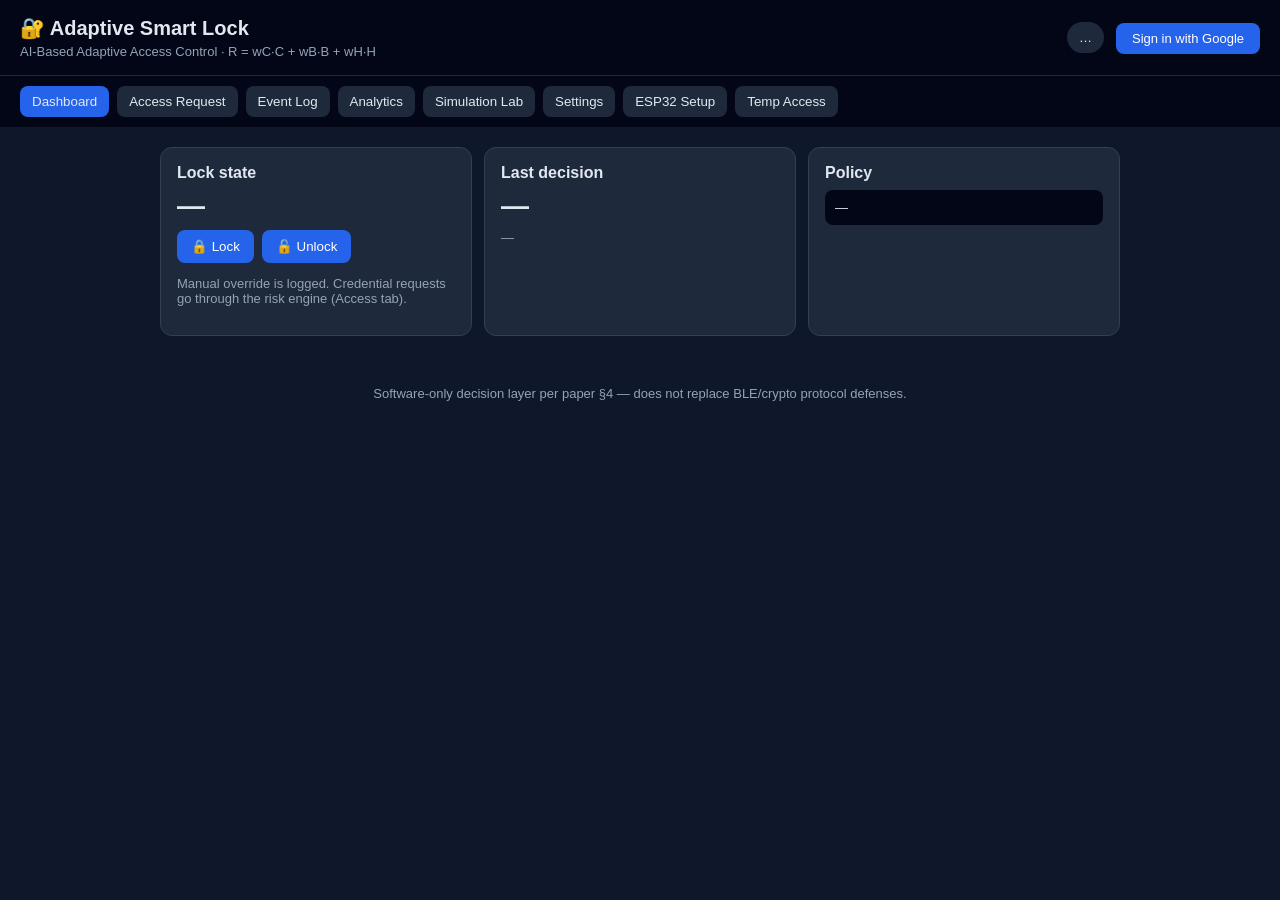
==== public/index.html @ fb41d884 "Add temp PIN access: admin registers users, one-time PIN via OTP, single-use lock/unlock" ====
<!doctype html>
<html lang="en">
<head>
<meta charset="utf-8"/>
<meta name="viewport" content="width=device-width,initial-scale=1"/>
<title>Adaptive Smart Lock — Dashboard</title>
<link rel="stylesheet" href="style.css"/>
<link rel="stylesheet" href="https://unpkg.com/leaflet@1.9.4/dist/leaflet.css"/>
<script src="https://cdn.jsdelivr.net/npm/chart.js@4.4.1/dist/chart.umd.min.js"></script>
<script src="https://unpkg.com/leaflet@1.9.4/dist/leaflet.js"></script>
</head>
<body>
<header>
  <div><h1>🔐 Adaptive Smart Lock</h1><p class="sub">AI-Based Adaptive Access Control · R = wC·C + wB·B + wH·H</p></div>
  <div class="header-right">
    <div id="health" class="pill">…</div>
    <div id="authBox">
      <div id="loggedOut"><a href="/api/auth/google/login" class="login-btn">Sign in with Google</a></div>
      <div id="loggedIn" style="display:none">
        <img id="userPic" src="" alt="" class="avatar"/>
        <span id="userName"></span>
        <span id="userRole" class="pill role-pill"></span>
        <a href="/api/auth/logout" class="logout-btn">Logout</a>
      </div>
    </div>
  </div>
</header>
<div id="loginWall" style="display:none">
  <div class="card" style="text-align:center;max-width:400px;margin:60px auto">
    <h2>Sign in required</h2>
    <p>This dashboard requires Google authentication to protect your smart lock controls.</p>
    <a href="/api/auth/google/login" class="login-btn" style="display:inline-block;margin-top:16px">Sign in with Google</a>
    <p class="muted" style="margin-top:12px">If this is your first time, you'll be prompted to register your smart lock.</p>
  </div>
</div>
<div id="mainApp">
<nav>
  <button data-tab="dash" class="active">Dashboard</button>
  <button data-tab="access">Access Request</button>
  <button data-tab="events">Event Log</button>
  <button data-tab="analytics">Analytics</button>
  <button data-tab="sim">Simulation Lab</button>
  <button data-tab="settings">Settings</button>
  <button data-tab="esp32">ESP32 Setup</button>
  <button data-tab="users" id="navUsers" style="display:none">Users & PINs</button>
  <button data-tab="temppin">Temp Access</button>
  <button data-tab="owner" id="navOwner" style="display:none">Owner Dashboard</button>
</nav>
<main>
<section id="tab-dash" class="tab active">
  <div class="cards">
    <div class="card"><h3>Lock state</h3><div id="lockState" class="big">—</div>
      <div class="row"><button id="btnLock">🔒 Lock</button><button id="btnUnlock">🔓 Unlock</button></div>
      <p class="muted">Manual override is logged. Credential requests go through the risk engine (Access tab).</p></div>
    <div class="card"><h3>Last decision</h3><div id="lastDecision" class="big">—</div><div id="lastRisk" class="muted">—</div></div>
    <div class="card"><h3>Policy</h3><div id="policyBox" class="mono">—</div></div>
    <div class="card admin-only"><h3>Last access location</h3>
      <div id="lastLocation" class="muted">—</div>
      <div id="map" style="height:200px;border-radius:8px;margin-top:8px;display:none"></div>
      <p class="muted" id="mapNote" style="display:none">Admin-only: shows coordinates from the last access event.</p>
    </div>
  </div>
</section>
<section id="tab-access" class="tab">
  <div class="card"><h3>Try an access (goes through Fig.2 flow)</h3>
    <label>User <select id="userSel"></select></label>
    <label>PIN / credential <input id="cred" placeholder="e.g. 1000"/></label>
    <label>Hour (0–23, blank = now) <input id="hour" type="number" min="0" max="23" step="0.5"/></label>
    <label>Inter-arrival min (blank = auto) <input id="iv" type="number" min="0" step="1"/></label>
    <label><input id="sn" type="checkbox"/> Unseen session / new device</label>
    <div class="row"><button id="btnAccess">Request access</button></div>
    <pre id="accessOut" class="mono">—</pre>
    <div id="stepupBox" style="display:none" class="row">
      <input id="otp" placeholder="Enter OTP"/><button id="btnStepup">Verify step-up</button>
    </div>
  </div>
</section>
<section id="tab-events" class="tab">
  <div class="card"><h3>Access-event database</h3>
    <div class="row"><button id="btnRefresh">Refresh</button></div>
    <table id="evTable"><thead><tr><th>ID</th><th>Time</th><th>User</th><th>Cred</th><th>Hour</th><th>C</th><th>B</th><th>H</th><th>R</th><th>Decision</th><th class="admin-only">Location</th></tr></thead><tbody></tbody></table>
  </div>
</section>
<section id="tab-analytics" class="tab">
  <div class="card"><h3>Decision distribution (run Simulation Lab first)</h3><canvas id="ch" height="120"></canvas>
    <pre id="anaOut" class="mono">No simulation run yet. Paper reports: precision 0.736, recall 0.965, F1 0.835, FPR 0.173.</pre></div>
</section>
<section id="tab-sim" class="tab">
  <div class="card"><h3>Reproduce paper Table 1 / Fig 3</h3>
    <p class="muted">20 users · 6000 normal train · 4500 test (3000 normal + 1500 anomalous).</p>
    <button id="btnSim">Run synthetic evaluation</button>
    <pre id="simOut" class="mono">—</pre></div>
</section>
<section id="tab-settings" class="tab">
  <div class="card"><h3>Risk weights & thresholds (operating parameters, §2.3)</h3>
    <label>wC <input id="wC" type="number" step="0.05" min="0" max="1"/></label>
    <label>wB <input id="wB" type="number" step="0.05" min="0" max="1"/></label>
    <label>wH <input id="wH" type="number" step="0.05" min="0" max="1"/></label>
    <label>τ1 (grant→step-up) <input id="t1" type="number" step="0.05" min="0" max="1"/></label>
    <label>τ2 (step-up→deny) <input id="t2" type="number" step="0.05" min="0" max="1"/></label>
    <button id="btnSave">Save</button><span id="saveMsg" class="muted"></span>
    <p class="muted">Paper defaults: wC=0.35 wB=0.40 wH=0.25 τ1=0.50 τ2=0.65. Recalibrate on real data before deployment.</p></div>
  <div class="card admin-only"><h3>Register your smart lock</h3>
    <p class="muted">First login = admin for this lock. One lock per admin.</p>
    <label>Lock Device ID <input id="regDeviceId" placeholder="e.g. door01"/></label>
    <label>Lock Name <input id="regLockName" placeholder="e.g. Front Door"/></label>
    <button id="btnRegister">Register Lock</button><span id="regMsg" class="muted"></span>
  </div>
</section>
<section id="tab-esp32" class="tab">
  <div class="card"><h3>Connect your ESP32 later (no rewrite needed)</h3>
  <ol>
    <li>Keep using Blynk now. When ready flash <code>esp32/ESP32_LOCK_FIRMWARE.ino</code>.</li>
    <li>Set <code>API_BASE</code> to this server (or MQTT broker) in the .ino file.</li>
    <li>Topics: <code class="mono">smartlock/door01/command</code> → lock, <code class="mono">smartlock/door01/status</code> ← ESP32.</li>
    <li>Website keeps working in <b>simulation</b> mode until hardware publishes status.</li>
  </ol>
  <p class="muted">API contract: POST /api/access/request, POST /api/access/stepup, POST /api/lock/command, GET /api/lock/status. Same for future Node port.</p></div>
</section>
<section id="tab-users" class="tab">
  <div class="card"><h3>Register User (admin only)</h3>
    <label>User ID <input id="regUserId" placeholder="e.g. plumber_joe"/></label>
    <label>Full Name <input id="regUserName" placeholder="e.g. Joe Smith"/></label>
    <label>Phone Number <input id="regUserPhone" placeholder="e.g. +919876543210"/></label>
    <label><input id="regUserTemp" type="checkbox"/> Temporary access user (serviceman, guest)</label>
    <div class="row"><button id="btnRegisterUser">Register User</button></div>
    <span id="regUserMsg" class="muted"></span>
  </div>
  <div class="card"><h3>Registered Users</h3>
    <div class="row"><button id="btnRefreshUsers">Refresh</button></div>
    <table id="userTable"><thead><tr><th>User ID</th><th>Name</th><th>Phone</th><th>Type</th><th>Action</th></tr></thead><tbody></tbody></table>
  </div>
  <div class="card"><h3>Active One-Time PINs</h3>
    <div class="row"><button id="btnRefreshPins">Refresh</button></div>
    <table id="pinTable"><thead><tr><th>ID</th><th>User</th><th>Phone</th><th>Created</th><th>Status</th><th>Action</th></tr></thead><tbody></tbody></table>
  </div>
</section>
<section id="tab-temppin" class="tab">
  <div class="card"><h3>Request Temporary Access PIN</h3>
    <p class="muted">Enter your registered phone number. An OTP will be sent for verification, then a one-time PIN will be generated.</p>
    <label>Your registered phone number <input id="tempPhone" placeholder="+919876543210"/></label>
    <div class="row"><button id="btnRequestOtp">Send OTP</button></div>
    <div id="otpSection" style="display:none">
      <label>Enter OTP <input id="tempOtp" placeholder="6-digit code"/></label>
      <div class="row"><button id="btnVerifyOtp">Verify OTP</button></div>
    </div>
    <div id="pinResult" style="display:none">
      <div class="card" style="background:#065f46;border-color:#10b981;margin-top:12px">
        <h3 style="color:#10b981">Your One-Time PIN</h3>
        <div id="tempPinCode" style="font-size:36px;font-weight:700;letter-spacing:8px;text-align:center;padding:16px;color:#fff">—</div>
        <p class="muted" style="text-align:center">This PIN works for ONE lock/unlock cycle only. After use it becomes invalid.</p>
      </div>
    </div>
  </div>
  <div class="card"><h3>Enter Temporary PIN for Lock Access</h3>
    <p class="muted">Enter the 6-digit one-time PIN shared with you. Single use — one lock/unlock only.</p>
    <label>One-time PIN <input id="tempPinEntry" placeholder="6-digit PIN" maxlength="6"/></label>
    <div class="row"><button id="btnPinAccess">Unlock with PIN</button></div>
    <pre id="pinAccessOut" class="mono">—</pre>
    <div id="pinStepupBox" style="display:none" class="row">
      <input id="pinOtp" placeholder="Enter step-up OTP"/><button id="btnPinStepup">Verify</button>
    </div>
  </div>
</section>
<section id="tab-owner" class="tab">
  <div class="card"><h3>Owner Dashboard — All Users & Lock IDs</h3>
    <div id="ownerStats" class="cards" style="margin-bottom:12px"></div>
    <h4>Registered Lock Owners</h4>
    <table id="ownerTable"><thead><tr><th>Email</th><th>Name</th><th>Lock ID</th><th>Lock Name</th><th>Registered</th><th>Role</th></tr></thead><tbody></tbody></table>
    <h4 style="margin-top:16px">Recent Events (all tenants)</h4>
    <table id="ownerEvents"><thead><tr><th>ID</th><th>Time</th><th>User</th><th>Decision</th><th>Location</th><th>IP</th></tr></thead><tbody></tbody></table>
  </div>
</section>
</main>
</div>
<footer><span class="muted">Software-only decision layer per paper §4 — does not replace BLE/crypto protocol defenses.</span></footer>
<script src="app.js?v=2"></script>
</body>
</html>
---- public/style.css ----
*{box-sizing:border-box}body{font-family:Segoe UI,Arial,sans-serif;margin:0;background:#0f172a;color:#e2e8f0}
header{display:flex;justify-content:space-between;align-items:center;padding:16px 20px;background:#020617;border-bottom:1px solid #1e293b}
h1{margin:0;font-size:20px}.sub{margin:4px 0 0;color:#94a3b8;font-size:13px}
.header-right{display:flex;align-items:center;gap:12px}
.pill{background:#1e293b;padding:8px 12px;border-radius:20px;font-size:13px}
.role-pill{font-size:11px;text-transform:uppercase;letter-spacing:0.5px}
.role-pill.super_admin{background:#7c3aed;color:#fff}
.role-pill.admin{background:#2563eb;color:#fff}
.role-pill.user{background:#475569;color:#e2e8f0}
.avatar{width:28px;height:28px;border-radius:50%;vertical-align:middle}
.login-btn{background:#2563eb;color:#fff;text-decoration:none;padding:8px 16px;border-radius:8px;font-size:13px}
.login-btn:hover{background:#1d4ed8}
.logout-btn{color:#94a3b8;text-decoration:none;font-size:13px;margin-left:8px}
.logout-btn:hover{color:#ef4444}
#loginWall{padding:40px;text-align:center}
nav{display:flex;gap:8px;padding:10px 20px;background:#020617;flex-wrap:wrap}
nav button{background:#1e293b;color:#e2e8f0;border:0;padding:8px 12px;border-radius:8px;cursor:pointer}
nav button.active{background:#2563eb}
main{padding:20px;max-width:1000px;margin:auto}
.tab{display:none}.tab.active{display:block}
.cards{display:grid;grid-template-columns:repeat(auto-fit,minmax(260px,1fr));gap:12px}
.card{background:#1e293b;border:1px solid #334155;border-radius:12px;padding:16px;margin-bottom:12px}
.big{font-size:28px;font-weight:700;margin:8px 0}
.mono{background:#020617;padding:10px;border-radius:8px;white-space:pre-wrap;font-size:13px}
.muted{color:#94a3b8;font-size:13px}
.row{display:flex;gap:8px;margin:8px 0;flex-wrap:wrap}
button{background:#2563eb;color:#fff;border:0;padding:9px 14px;border-radius:8px;cursor:pointer}
button:hover{background:#1d4ed8}
input,select{background:#020617;color:#e2e8f0;border:1px solid #334155;border-radius:8px;padding:8px;margin:4px 0;min-width:220px}
label{display:block;margin:6px 0}
table{width:100%;border-collapse:collapse;font-size:13px}
th,td{border-bottom:1px solid #334155;padding:6px;text-align:left}
code{background:#020617;padding:2px 6px;border-radius:6px}
footer{padding:16px;text-align:center}
.GRANT{color:#22c55e}.STEP_UP{color:#f59e0b}.DENY_ALERT{color:#ef4444}
.admin-only{display:none}
body.role-admin .admin-only,body.role-super_admin .admin-only{display:block}
#map{background:#020617}
.btn-sm{padding:4px 10px;font-size:12px;border-radius:6px}
.btn-danger{background:#ef4444;color:#fff;border:0;cursor:pointer}
.btn-danger:hover{background:#dc2626}
h3{margin:0 0 8px;font-size:16px}
h4{margin:12px 0 8px;font-size:14px;color:#94a3b8}
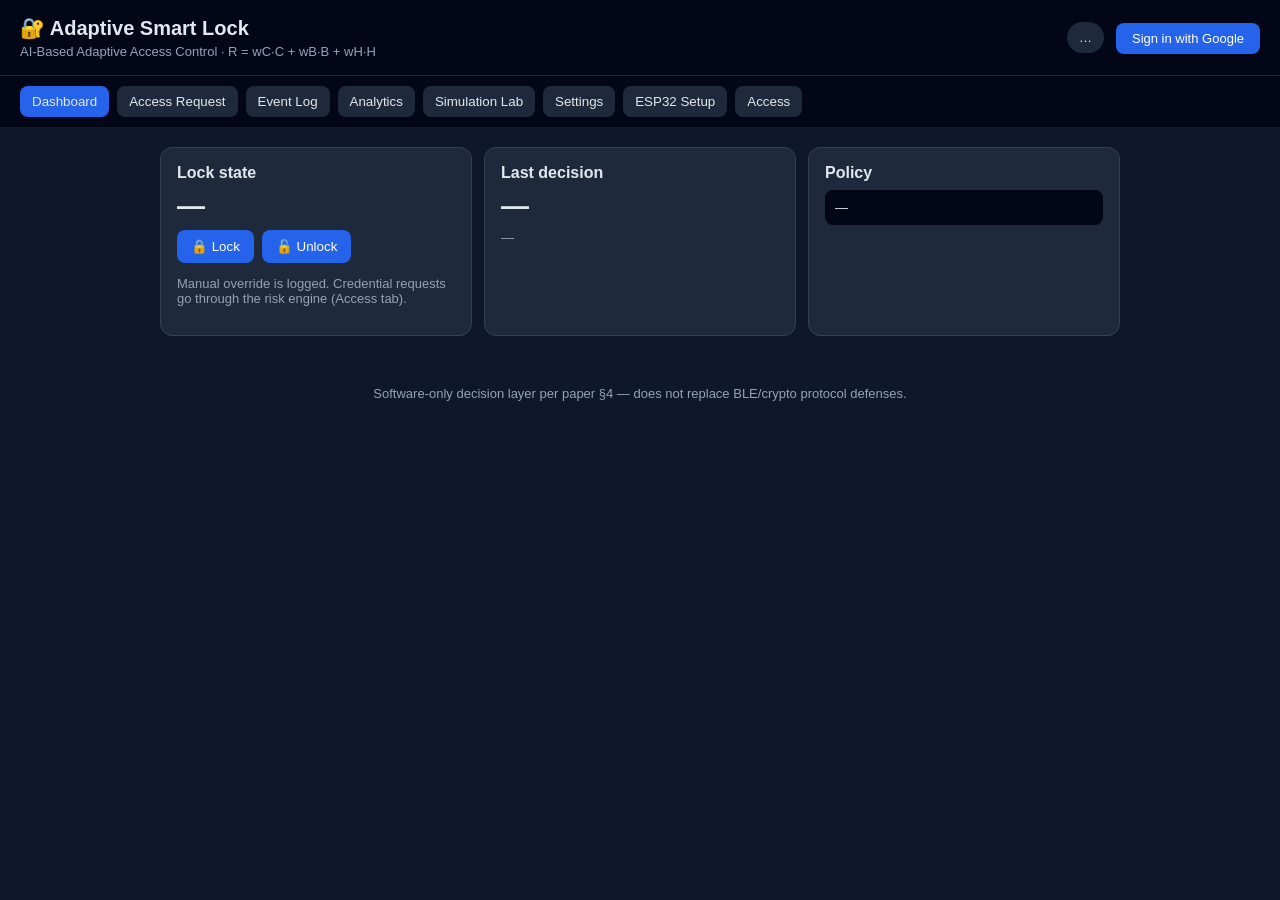
==== commit 8a147a29: "feat: tier-adaptive Access tab - users never see tier labels; interface adapts based on their tier" ====
--- a/public/index.html
+++ b/public/index.html
@@ -43,7 +43,7 @@
   <button data-tab="settings">Settings</button>
   <button data-tab="esp32">ESP32 Setup</button>
   <button data-tab="users" id="navUsers" style="display:none">Users & PINs</button>
-  <button data-tab="temppin">Temp Access</button>
+  <button data-tab="temppin" id="navAccess">Access</button>
   <button data-tab="owner" id="navOwner" style="display:none">Owner Dashboard</button>
 </nav>
 <main>
@@ -122,43 +122,53 @@
     <label>User ID <input id="regUserId" placeholder="e.g. plumber_joe"/></label>
     <label>Full Name <input id="regUserName" placeholder="e.g. Joe Smith"/></label>
     <label>Phone Number <input id="regUserPhone" placeholder="e.g. +919876543210"/></label>
-    <label><input id="regUserTemp" type="checkbox"/> Temporary access user (serviceman, guest)</label>
+    <label>Access Type <select id="regUserTier"><option value="1">Permanent — trusted user with own PIN</option><option value="2" selected>Guest — receives temporary PIN via WhatsApp</option></select></label>
+    <div id="regPinField" style="display:none">
+      <label>Permanent PIN (6-digit) <input id="regUserPin" maxlength="6" placeholder="e.g. 123456"/></label>
+      <p class="muted">PIN will be sent to user via WhatsApp. Admin is notified on every entry.</p>
+    </div>
     <div class="row"><button id="btnRegisterUser">Register User</button></div>
     <span id="regUserMsg" class="muted"></span>
   </div>
+  <div class="card admin-only"><h3>Send Temporary PIN to Guest</h3>
+    <label>User <select id="grantPinUser"></select></label>
+    <label>Duration (minutes) <input id="grantPinDuration" type="number" value="120" min="1"/></label>
+    <p class="muted">2 min = quick entry, 1440 = 1 day, 10080 = 7 days, etc.</p>
+    <div class="row"><button id="btnGrantPin">Generate & Send PIN</button></div>
+    <span id="grantPinMsg" class="muted"></span>
+  </div>
   <div class="card"><h3>Registered Users</h3>
     <div class="row"><button id="btnRefreshUsers">Refresh</button></div>
-    <table id="userTable"><thead><tr><th>User ID</th><th>Name</th><th>Phone</th><th>Type</th><th>Action</th></tr></thead><tbody></tbody></table>
+    <table id="userTable"><thead><tr><th>User ID</th><th>Name</th><th>Phone</th><th>Type</th><th>PIN</th><th>Action</th></tr></thead><tbody></tbody></table>
   </div>
-  <div class="card"><h3>Active One-Time PINs</h3>
+  <div class="card"><h3>Active Temporary PINs</h3>
     <div class="row"><button id="btnRefreshPins">Refresh</button></div>
-    <table id="pinTable"><thead><tr><th>ID</th><th>User</th><th>Phone</th><th>Created</th><th>Status</th><th>Action</th></tr></thead><tbody></tbody></table>
+    <table id="pinTable"><thead><tr><th>ID</th><th>User</th><th>Phone</th><th>Created</th><th>Expires</th><th>Status</th><th>Action</th></tr></thead><tbody></tbody></table>
   </div>
 </section>
 <section id="tab-temppin" class="tab">
-  <div class="card"><h3>Request Temporary Access PIN</h3>
-    <p class="muted">Enter your registered phone number. An OTP will be sent for verification, then a one-time PIN will be generated.</p>
-    <label>Your registered phone number <input id="tempPhone" placeholder="+919876543210"/></label>
-    <div class="row"><button id="btnRequestOtp">Send OTP</button></div>
-    <div id="otpSection" style="display:none">
-      <label>Enter OTP <input id="tempOtp" placeholder="6-digit code"/></label>
-      <div class="row"><button id="btnVerifyOtp">Verify OTP</button></div>
-    </div>
-    <div id="pinResult" style="display:none">
-      <div class="card" style="background:#065f46;border-color:#10b981;margin-top:12px">
-        <h3 style="color:#10b981">Your One-Time PIN</h3>
-        <div id="tempPinCode" style="font-size:36px;font-weight:700;letter-spacing:8px;text-align:center;padding:16px;color:#fff">—</div>
-        <p class="muted" style="text-align:center">This PIN works for ONE lock/unlock cycle only. After use it becomes invalid.</p>
+  <div class="card" id="accessFlow">
+    <h3>Unlock Door</h3>
+    <p class="muted" id="accessIntro"></p>
+    <div id="otpFlow" style="display:none">
+      <label>Your registered phone number <input id="tempPhone" placeholder="+919876543210"/></label>
+      <div class="row"><button id="btnRequestOtp">Send OTP</button></div>
+      <div id="otpSection" style="display:none"></div>
+      <div id="pinResult" style="display:none">
+        <div class="card" style="background:#065f46;border-color:#10b981;margin-top:12px">
+          <h3 style="color:#10b981">Your PIN</h3>
+          <div id="tempPinCode" style="font-size:36px;font-weight:700;letter-spacing:8px;text-align:center;padding:16px;color:#fff">—</div>
+          <p class="muted" style="text-align:center">This PIN is valid for a limited time. Enter it below to unlock.</p>
+        </div>
       </div>
     </div>
-  </div>
-  <div class="card"><h3>Enter Temporary PIN for Lock Access</h3>
-    <p class="muted">Enter the 6-digit one-time PIN shared with you. Single use — one lock/unlock only.</p>
-    <label>One-time PIN <input id="tempPinEntry" placeholder="6-digit PIN" maxlength="6"/></label>
-    <div class="row"><button id="btnPinAccess">Unlock with PIN</button></div>
-    <pre id="pinAccessOut" class="mono">—</pre>
-    <div id="pinStepupBox" style="display:none" class="row">
-      <input id="pinOtp" placeholder="Enter step-up OTP"/><button id="btnPinStepup">Verify</button>
+    <div id="pinFlow">
+      <label>Enter your PIN <input id="tempPinEntry" placeholder="6-digit PIN" maxlength="6"/></label>
+      <div class="row"><button id="btnPinAccess">Unlock</button></div>
+      <pre id="pinAccessOut" class="mono">—</pre>
+      <div id="pinStepupBox" style="display:none" class="row">
+        <input id="pinOtp" placeholder="Enter step-up OTP"/><button id="btnPinStepup">Verify</button>
+      </div>
     </div>
   </div>
 </section>
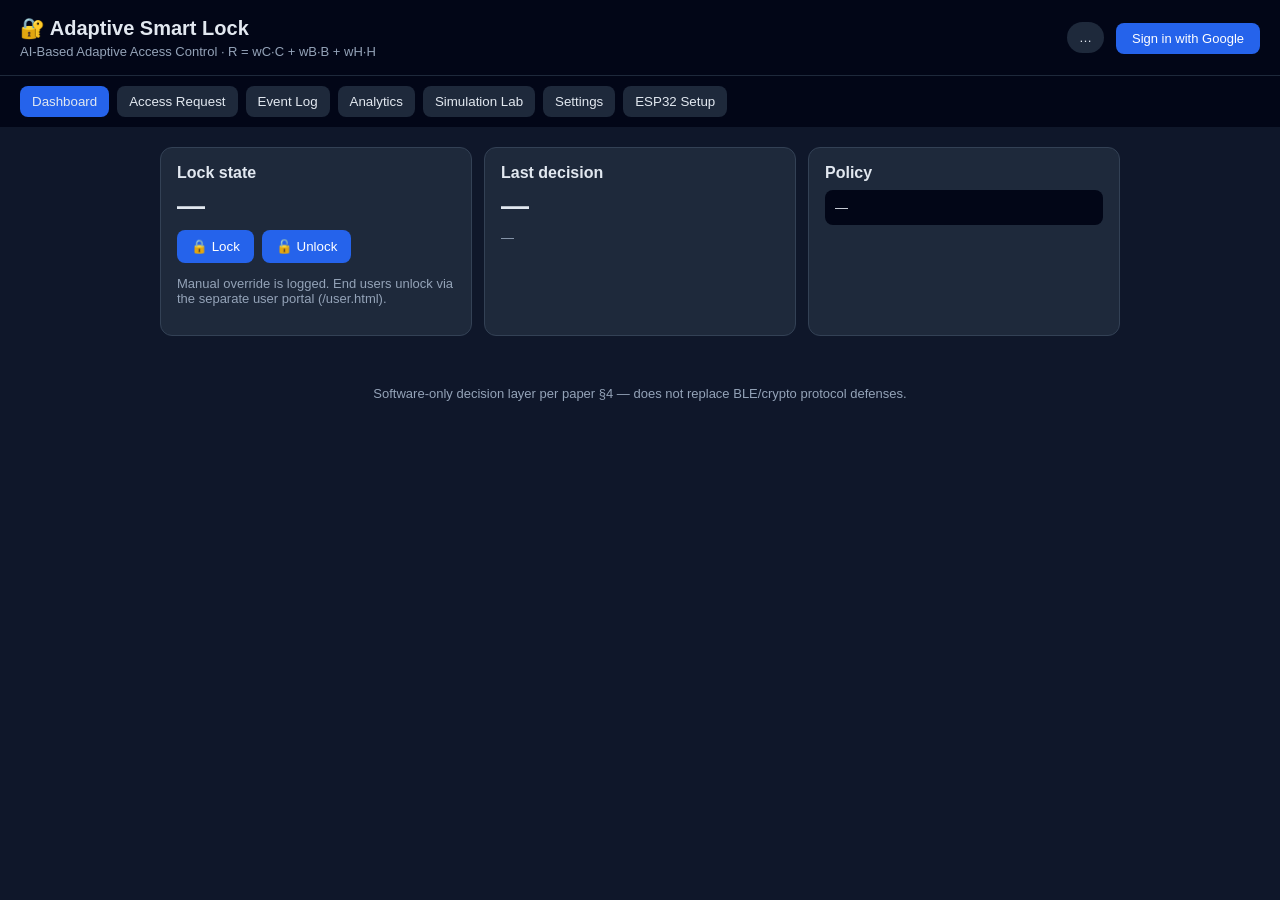
==== commit dc187653: "feat: split user portal from admin console - remove Access tab from admin, add standalone /user.html" ====
--- a/public/index.html
+++ b/public/index.html
@@ -43,7 +43,6 @@
   <button data-tab="settings">Settings</button>
   <button data-tab="esp32">ESP32 Setup</button>
   <button data-tab="users" id="navUsers" style="display:none">Users & PINs</button>
-  <button data-tab="temppin" id="navAccess">Access</button>
   <button data-tab="owner" id="navOwner" style="display:none">Owner Dashboard</button>
 </nav>
 <main>
@@ -51,7 +50,7 @@
   <div class="cards">
     <div class="card"><h3>Lock state</h3><div id="lockState" class="big">—</div>
       <div class="row"><button id="btnLock">🔒 Lock</button><button id="btnUnlock">🔓 Unlock</button></div>
-      <p class="muted">Manual override is logged. Credential requests go through the risk engine (Access tab).</p></div>
+      <p class="muted">Manual override is logged. End users unlock via the separate user portal (/user.html).</p></div>
     <div class="card"><h3>Last decision</h3><div id="lastDecision" class="big">—</div><div id="lastRisk" class="muted">—</div></div>
     <div class="card"><h3>Policy</h3><div id="policyBox" class="mono">—</div></div>
     <div class="card admin-only"><h3>Last access location</h3>
@@ -119,7 +118,7 @@
 </section>
 <section id="tab-users" class="tab">
   <div class="card"><h3>Register User (admin only)</h3>
-    <label>User ID <input id="regUserId" placeholder="e.g. plumber_joe"/></label>
+    <label>User ID — must match the user's Google email <input id="regUserId" placeholder="e.g. user@gmail.com"/></label>
     <label>Full Name <input id="regUserName" placeholder="e.g. Joe Smith"/></label>
     <label>Phone Number <input id="regUserPhone" placeholder="e.g. +919876543210"/></label>
     <label>Access Type <select id="regUserTier"><option value="1">Permanent — trusted user with own PIN</option><option value="2" selected>Guest — receives temporary PIN via WhatsApp</option></select></label>
@@ -146,32 +145,6 @@
     <table id="pinTable"><thead><tr><th>ID</th><th>User</th><th>Phone</th><th>Created</th><th>Expires</th><th>Status</th><th>Action</th></tr></thead><tbody></tbody></table>
   </div>
 </section>
-<section id="tab-temppin" class="tab">
-  <div class="card" id="accessFlow">
-    <h3>Unlock Door</h3>
-    <p class="muted" id="accessIntro"></p>
-    <div id="otpFlow" style="display:none">
-      <label>Your registered phone number <input id="tempPhone" placeholder="+919876543210"/></label>
-      <div class="row"><button id="btnRequestOtp">Send OTP</button></div>
-      <div id="otpSection" style="display:none"></div>
-      <div id="pinResult" style="display:none">
-        <div class="card" style="background:#065f46;border-color:#10b981;margin-top:12px">
-          <h3 style="color:#10b981">Your PIN</h3>
-          <div id="tempPinCode" style="font-size:36px;font-weight:700;letter-spacing:8px;text-align:center;padding:16px;color:#fff">—</div>
-          <p class="muted" style="text-align:center">This PIN is valid for a limited time. Enter it below to unlock.</p>
-        </div>
-      </div>
-    </div>
-    <div id="pinFlow">
-      <label>Enter your PIN <input id="tempPinEntry" placeholder="6-digit PIN" maxlength="6"/></label>
-      <div class="row"><button id="btnPinAccess">Unlock</button></div>
-      <pre id="pinAccessOut" class="mono">—</pre>
-      <div id="pinStepupBox" style="display:none" class="row">
-        <input id="pinOtp" placeholder="Enter step-up OTP"/><button id="btnPinStepup">Verify</button>
-      </div>
-    </div>
-  </div>
-</section>
 <section id="tab-owner" class="tab">
   <div class="card"><h3>Owner Dashboard — All Users & Lock IDs</h3>
     <div id="ownerStats" class="cards" style="margin-bottom:12px"></div>
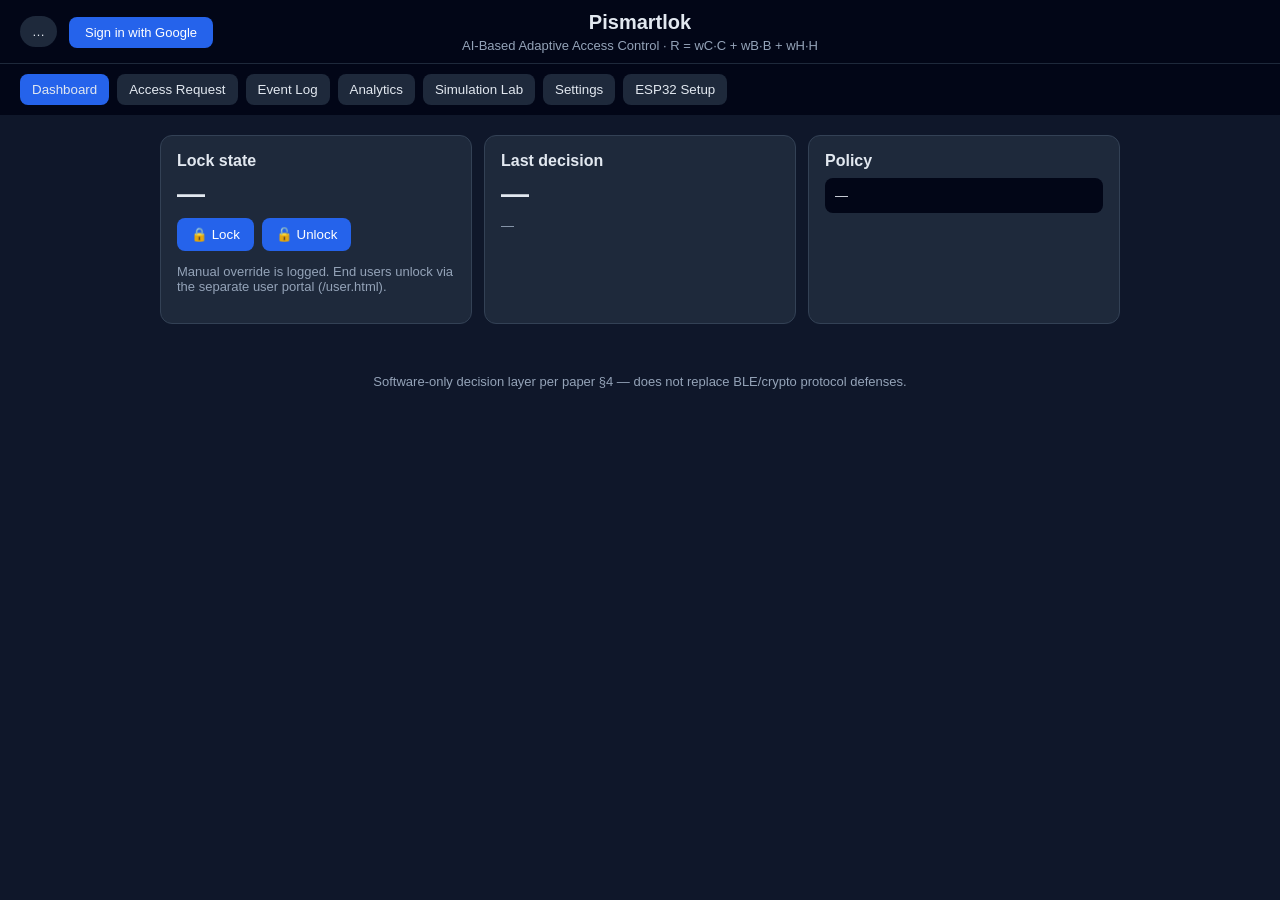
==== commit 12640994: "style: center Pismartlok branding in dashboard headers" ====
--- a/public/index.html
+++ b/public/index.html
@@ -3,7 +3,7 @@
 <head>
 <meta charset="utf-8"/>
 <meta name="viewport" content="width=device-width,initial-scale=1"/>
-<title>Adaptive Smart Lock — Dashboard</title>
+<title>Pismartlok — Dashboard</title>
 <link rel="stylesheet" href="style.css"/>
 <link rel="stylesheet" href="https://unpkg.com/leaflet@1.9.4/dist/leaflet.css"/>
 <script src="https://cdn.jsdelivr.net/npm/chart.js@4.4.1/dist/chart.umd.min.js"></script>
@@ -11,7 +11,7 @@
 </head>
 <body>
 <header>
-  <div><h1>🔐 Adaptive Smart Lock</h1><p class="sub">AI-Based Adaptive Access Control · R = wC·C + wB·B + wH·H</p></div>
+  <div class="brand"><h1>Pismartlok</h1><p class="sub">AI-Based Adaptive Access Control · R = wC·C + wB·B + wH·H</p></div>
   <div class="header-right">
     <div id="health" class="pill">…</div>
     <div id="authBox">
--- a/public/style.css
+++ b/public/style.css
@@ -1,5 +1,6 @@
 *{box-sizing:border-box}body{font-family:Segoe UI,Arial,sans-serif;margin:0;background:#0f172a;color:#e2e8f0}
-header{display:flex;justify-content:space-between;align-items:center;padding:16px 20px;background:#020617;border-bottom:1px solid #1e293b}
+header{display:flex;justify-content:space-between;align-items:center;padding:16px 20px;background:#020617;border-bottom:1px solid #1e293b;position:relative}
+.brand{position:absolute;left:50%;transform:translateX(-50%);text-align:center}
 h1{margin:0;font-size:20px}.sub{margin:4px 0 0;color:#94a3b8;font-size:13px}
 .header-right{display:flex;align-items:center;gap:12px}
 .pill{background:#1e293b;padding:8px 12px;border-radius:20px;font-size:13px}
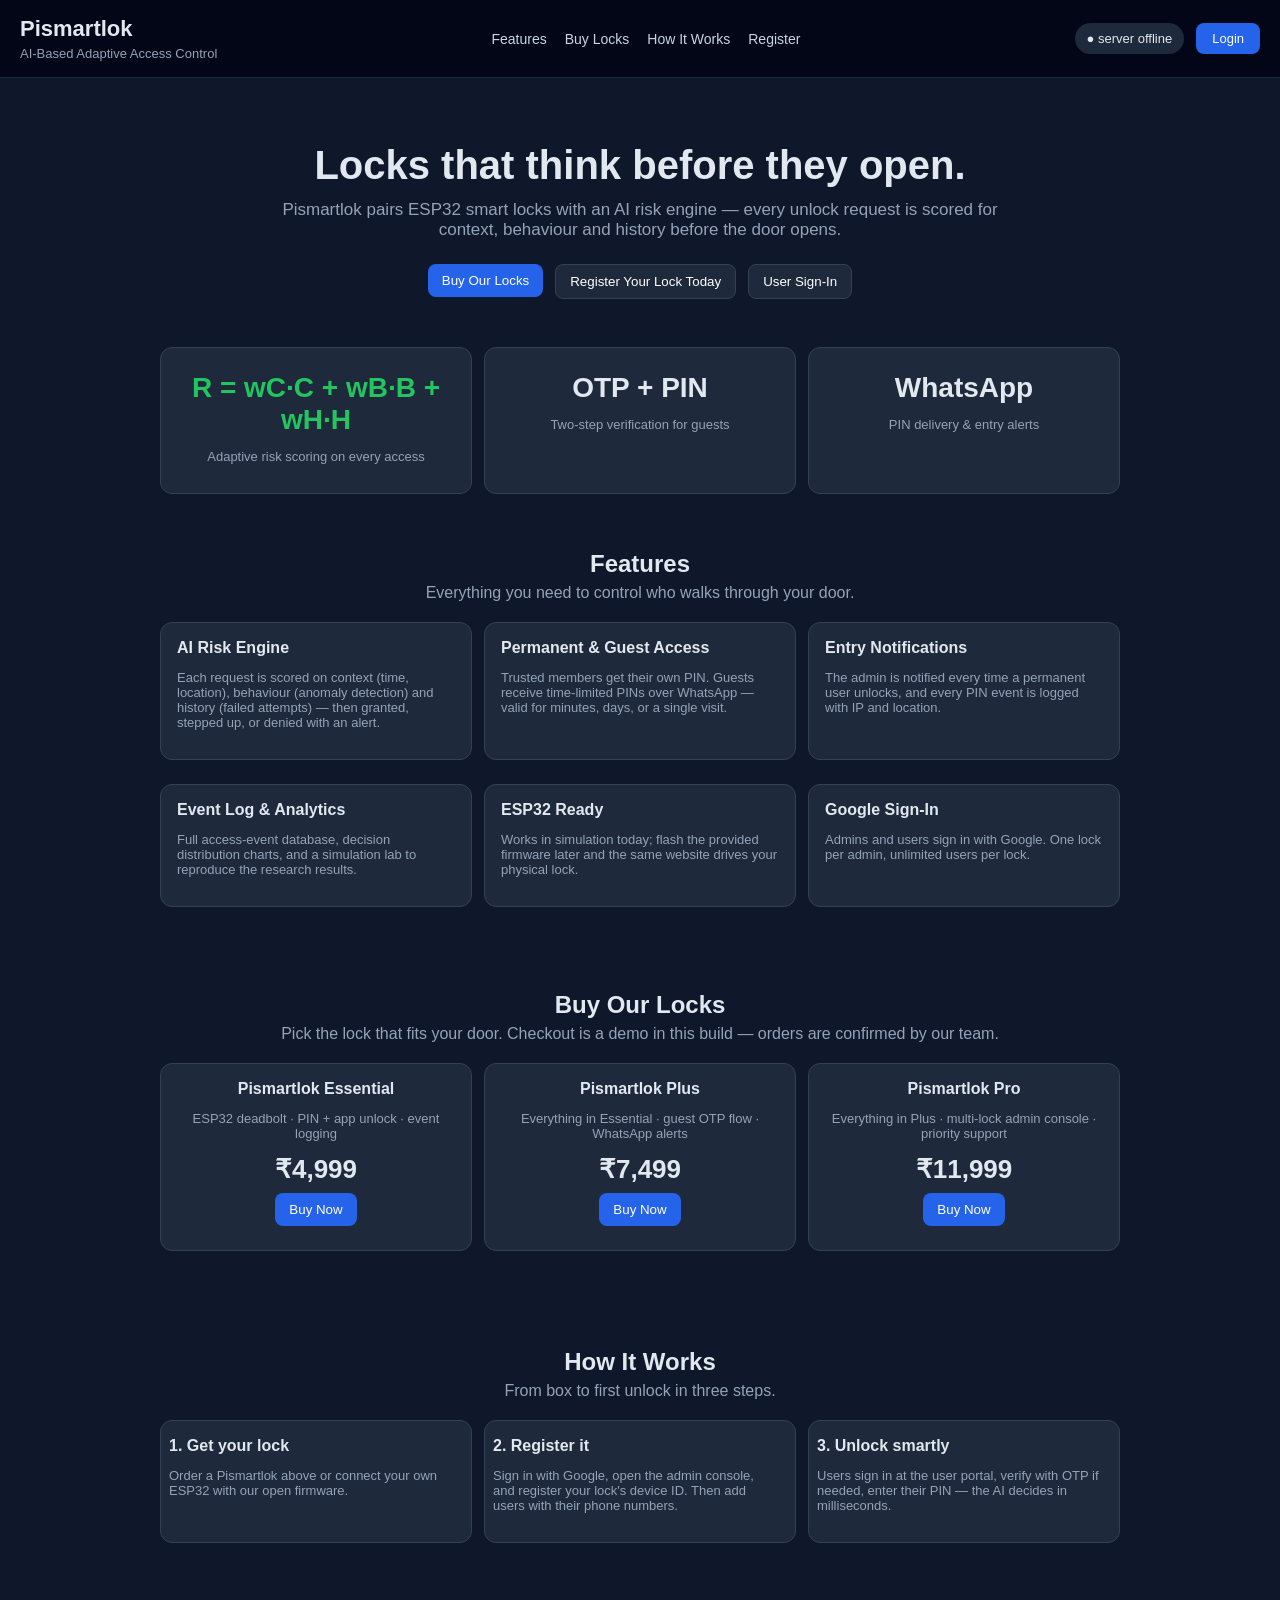
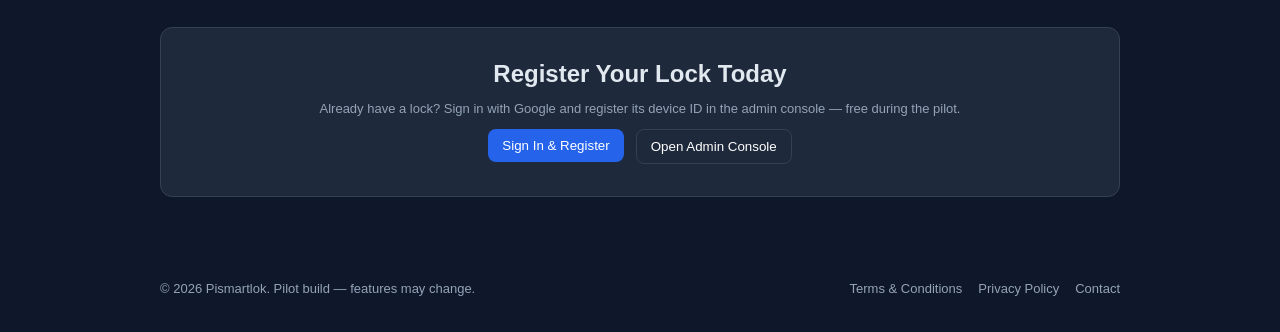
==== commit 7b1fc69e: "feat: public landing homepage with Buy/Register CTAs, Terms & Privacy; admin console moved to /admin" ====
--- a/public/index.html
+++ b/public/index.html
@@ -3,160 +3,129 @@
 <head>
 <meta charset="utf-8"/>
 <meta name="viewport" content="width=device-width,initial-scale=1"/>
-<title>Pismartlok — Dashboard</title>
+<title>Pismartlok — AI-Based Smart Door Locks</title>
 <link rel="stylesheet" href="style.css"/>
-<link rel="stylesheet" href="https://unpkg.com/leaflet@1.9.4/dist/leaflet.css"/>
-<script src="https://cdn.jsdelivr.net/npm/chart.js@4.4.1/dist/chart.umd.min.js"></script>
-<script src="https://unpkg.com/leaflet@1.9.4/dist/leaflet.js"></script>
+<style>
+.landing-header{position:static}
+.landing-header .lbrand{text-align:left}
+.landing-header .lbrand h1{margin:0;font-size:22px}
+.landing-nav{display:flex;gap:18px;align-items:center}
+.landing-nav a{color:#cbd5e1;text-decoration:none;font-size:14px}
+.landing-nav a:hover{color:#fff}
+.hero{text-align:center;padding:64px 20px 48px;max-width:800px;margin:auto}
+.hero h2{font-size:40px;margin:0 0 12px;line-height:1.15}
+.hero p{color:#94a3b8;font-size:17px;margin:0 0 24px}
+.hero .cta-row{display:flex;gap:12px;justify-content:center;flex-wrap:wrap}
+.btn-secondary{background:#1e293b;border:1px solid #334155}
+.btn-secondary:hover{background:#334155}
+.strip{display:flex;gap:12px;justify-content:center;flex-wrap:wrap;padding:0 20px 8px;max-width:1000px;margin:auto}
+.strip .card{flex:1 1 200px;text-align:center}
+.section{padding:36px 20px;max-width:1000px;margin:auto}
+.section h2{text-align:center;margin:0 0 6px}
+.section .lede{text-align:center;color:#94a3b8;margin:0 0 20px}
+.price{font-size:26px;font-weight:700;margin:8px 0}
+.lfooter{display:flex;justify-content:space-between;align-items:center;gap:12px;flex-wrap:wrap;padding:20px;max-width:1000px;margin:auto}
+.lfooter .links{display:flex;gap:16px}
+.lfooter a{color:#94a3b8;font-size:13px;text-decoration:none}
+.lfooter a:hover{color:#fff}
+.steps{counter-reset:step}
+.step-card{position:relative;padding-left:8px}
+</style>
 </head>
 <body>
-<header>
-  <div class="brand"><h1>Pismartlok</h1><p class="sub">AI-Based Adaptive Access Control · R = wC·C + wB·B + wH·H</p></div>
+<header class="landing-header">
+  <div class="lbrand"><h1>Pismartlok</h1><p class="sub">AI-Based Adaptive Access Control</p></div>
+  <nav class="landing-nav" style="background:none;padding:0">
+    <a href="#features">Features</a>
+    <a href="#buy">Buy Locks</a>
+    <a href="#how">How It Works</a>
+    <a href="#register">Register</a>
+  </nav>
   <div class="header-right">
-    <div id="health" class="pill">…</div>
-    <div id="authBox">
-      <div id="loggedOut"><a href="/api/auth/google/login" class="login-btn">Sign in with Google</a></div>
-      <div id="loggedIn" style="display:none">
-        <img id="userPic" src="" alt="" class="avatar"/>
-        <span id="userName"></span>
-        <span id="userRole" class="pill role-pill"></span>
-        <a href="/api/auth/logout" class="logout-btn">Logout</a>
-      </div>
+    <span id="health" class="pill">…</span>
+    <a href="/api/auth/google/login" class="login-btn">Login</a>
+  </div>
+</header>
+
+<div class="hero">
+  <h2>Locks that think before they open.</h2>
+  <p>Pismartlok pairs ESP32 smart locks with an AI risk engine — every unlock request is scored for context, behaviour and history before the door opens.</p>
+  <div class="cta-row">
+    <a href="#buy"><button>Buy Our Locks</button></a>
+    <a href="#register"><button class="btn-secondary">Register Your Lock Today</button></a>
+    <a href="/user.html"><button class="btn-secondary">User Sign-In</button></a>
+  </div>
+</div>
+
+<div class="strip">
+  <div class="card"><div class="big GRANT">R = wC·C + wB·B + wH·H</div><p class="muted">Adaptive risk scoring on every access</p></div>
+  <div class="card"><div class="big">OTP + PIN</div><p class="muted">Two-step verification for guests</p></div>
+  <div class="card"><div class="big">WhatsApp</div><p class="muted">PIN delivery &amp; entry alerts</p></div>
+</div>
+
+<div class="section" id="features">
+  <h2>Features</h2>
+  <p class="lede">Everything you need to control who walks through your door.</p>
+  <div class="cards">
+    <div class="card"><h3>AI Risk Engine</h3><p class="muted">Each request is scored on context (time, location), behaviour (anomaly detection) and history (failed attempts) — then granted, stepped up, or denied with an alert.</p></div>
+    <div class="card"><h3>Permanent &amp; Guest Access</h3><p class="muted">Trusted members get their own PIN. Guests receive time-limited PINs over WhatsApp — valid for minutes, days, or a single visit.</p></div>
+    <div class="card"><h3>Entry Notifications</h3><p class="muted">The admin is notified every time a permanent user unlocks, and every PIN event is logged with IP and location.</p></div>
+    <div class="card"><h3>Event Log &amp; Analytics</h3><p class="muted">Full access-event database, decision distribution charts, and a simulation lab to reproduce the research results.</p></div>
+    <div class="card"><h3>ESP32 Ready</h3><p class="muted">Works in simulation today; flash the provided firmware later and the same website drives your physical lock.</p></div>
+    <div class="card"><h3>Google Sign-In</h3><p class="muted">Admins and users sign in with Google. One lock per admin, unlimited users per lock.</p></div>
+  </div>
+</div>
+
+<div class="section" id="buy">
+  <h2>Buy Our Locks</h2>
+  <p class="lede">Pick the lock that fits your door. Checkout is a demo in this build — orders are confirmed by our team.</p>
+  <div class="cards">
+    <div class="card" style="text-align:center"><h3>Pismartlok Essential</h3><p class="muted">ESP32 deadbolt · PIN + app unlock · event logging</p><div class="price">₹4,999</div><div class="row" style="justify-content:center"><button onclick="buyLock('Essential')">Buy Now</button></div></div>
+    <div class="card" style="text-align:center"><h3>Pismartlok Plus</h3><p class="muted">Everything in Essential · guest OTP flow · WhatsApp alerts</p><div class="price">₹7,499</div><div class="row" style="justify-content:center"><button onclick="buyLock('Plus')">Buy Now</button></div></div>
+    <div class="card" style="text-align:center"><h3>Pismartlok Pro</h3><p class="muted">Everything in Plus · multi-lock admin console · priority support</p><div class="price">₹11,999</div><div class="row" style="justify-content:center"><button onclick="buyLock('Pro')">Buy Now</button></div></div>
+  </div>
+  <p class="muted" id="buyMsg" style="text-align:center"></p>
+</div>
+
+<div class="section" id="how">
+  <h2>How It Works</h2>
+  <p class="lede">From box to first unlock in three steps.</p>
+  <div class="cards">
+    <div class="card step-card"><h3>1. Get your lock</h3><p class="muted">Order a Pismartlok above or connect your own ESP32 with our open firmware.</p></div>
+    <div class="card step-card"><h3>2. Register it</h3><p class="muted">Sign in with Google, open the admin console, and register your lock's device ID. Then add users with their phone numbers.</p></div>
+    <div class="card step-card"><h3>3. Unlock smartly</h3><p class="muted">Users sign in at the user portal, verify with OTP if needed, enter their PIN — the AI decides in milliseconds.</p></div>
+  </div>
+</div>
+
+<div class="section" id="register">
+  <div class="card" style="text-align:center;padding:32px">
+    <h2>Register Your Lock Today</h2>
+    <p class="muted">Already have a lock? Sign in with Google and register its device ID in the admin console — free during the pilot.</p>
+    <div class="cta-row" style="display:flex;gap:12px;justify-content:center;flex-wrap:wrap;margin-top:12px">
+      <a href="/api/auth/google/login"><button>Sign In &amp; Register</button></a>
+      <a href="/admin.html"><button class="btn-secondary">Open Admin Console</button></a>
     </div>
   </div>
-</header>
-<div id="loginWall" style="display:none">
-  <div class="card" style="text-align:center;max-width:400px;margin:60px auto">
-    <h2>Sign in required</h2>
-    <p>This dashboard requires Google authentication to protect your smart lock controls.</p>
-    <a href="/api/auth/google/login" class="login-btn" style="display:inline-block;margin-top:16px">Sign in with Google</a>
-    <p class="muted" style="margin-top:12px">If this is your first time, you'll be prompted to register your smart lock.</p>
-  </div>
 </div>
-<div id="mainApp">
-<nav>
-  <button data-tab="dash" class="active">Dashboard</button>
-  <button data-tab="access">Access Request</button>
-  <button data-tab="events">Event Log</button>
-  <button data-tab="analytics">Analytics</button>
-  <button data-tab="sim">Simulation Lab</button>
-  <button data-tab="settings">Settings</button>
-  <button data-tab="esp32">ESP32 Setup</button>
-  <button data-tab="users" id="navUsers" style="display:none">Users & PINs</button>
-  <button data-tab="owner" id="navOwner" style="display:none">Owner Dashboard</button>
-</nav>
-<main>
-<section id="tab-dash" class="tab active">
-  <div class="cards">
-    <div class="card"><h3>Lock state</h3><div id="lockState" class="big">—</div>
-      <div class="row"><button id="btnLock">🔒 Lock</button><button id="btnUnlock">🔓 Unlock</button></div>
-      <p class="muted">Manual override is logged. End users unlock via the separate user portal (/user.html).</p></div>
-    <div class="card"><h3>Last decision</h3><div id="lastDecision" class="big">—</div><div id="lastRisk" class="muted">—</div></div>
-    <div class="card"><h3>Policy</h3><div id="policyBox" class="mono">—</div></div>
-    <div class="card admin-only"><h3>Last access location</h3>
-      <div id="lastLocation" class="muted">—</div>
-      <div id="map" style="height:200px;border-radius:8px;margin-top:8px;display:none"></div>
-      <p class="muted" id="mapNote" style="display:none">Admin-only: shows coordinates from the last access event.</p>
+
+<footer>
+  <div class="lfooter">
+    <span class="muted">© 2026 Pismartlok. Pilot build — features may change.</span>
+    <div class="links">
+      <a href="/terms.html">Terms &amp; Conditions</a>
+      <a href="/privacy.html">Privacy Policy</a>
+      <a href="mailto:support@pismartlok.example">Contact</a>
     </div>
   </div>
-</section>
-<section id="tab-access" class="tab">
-  <div class="card"><h3>Try an access (goes through Fig.2 flow)</h3>
-    <label>User <select id="userSel"></select></label>
-    <label>PIN / credential <input id="cred" placeholder="e.g. 1000"/></label>
-    <label>Hour (0–23, blank = now) <input id="hour" type="number" min="0" max="23" step="0.5"/></label>
-    <label>Inter-arrival min (blank = auto) <input id="iv" type="number" min="0" step="1"/></label>
-    <label><input id="sn" type="checkbox"/> Unseen session / new device</label>
-    <div class="row"><button id="btnAccess">Request access</button></div>
-    <pre id="accessOut" class="mono">—</pre>
-    <div id="stepupBox" style="display:none" class="row">
-      <input id="otp" placeholder="Enter OTP"/><button id="btnStepup">Verify step-up</button>
-    </div>
-  </div>
-</section>
-<section id="tab-events" class="tab">
-  <div class="card"><h3>Access-event database</h3>
-    <div class="row"><button id="btnRefresh">Refresh</button></div>
-    <table id="evTable"><thead><tr><th>ID</th><th>Time</th><th>User</th><th>Cred</th><th>Hour</th><th>C</th><th>B</th><th>H</th><th>R</th><th>Decision</th><th class="admin-only">Location</th></tr></thead><tbody></tbody></table>
-  </div>
-</section>
-<section id="tab-analytics" class="tab">
-  <div class="card"><h3>Decision distribution (run Simulation Lab first)</h3><canvas id="ch" height="120"></canvas>
-    <pre id="anaOut" class="mono">No simulation run yet. Paper reports: precision 0.736, recall 0.965, F1 0.835, FPR 0.173.</pre></div>
-</section>
-<section id="tab-sim" class="tab">
-  <div class="card"><h3>Reproduce paper Table 1 / Fig 3</h3>
-    <p class="muted">20 users · 6000 normal train · 4500 test (3000 normal + 1500 anomalous).</p>
-    <button id="btnSim">Run synthetic evaluation</button>
-    <pre id="simOut" class="mono">—</pre></div>
-</section>
-<section id="tab-settings" class="tab">
-  <div class="card"><h3>Risk weights & thresholds (operating parameters, §2.3)</h3>
-    <label>wC <input id="wC" type="number" step="0.05" min="0" max="1"/></label>
-    <label>wB <input id="wB" type="number" step="0.05" min="0" max="1"/></label>
-    <label>wH <input id="wH" type="number" step="0.05" min="0" max="1"/></label>
-    <label>τ1 (grant→step-up) <input id="t1" type="number" step="0.05" min="0" max="1"/></label>
-    <label>τ2 (step-up→deny) <input id="t2" type="number" step="0.05" min="0" max="1"/></label>
-    <button id="btnSave">Save</button><span id="saveMsg" class="muted"></span>
-    <p class="muted">Paper defaults: wC=0.35 wB=0.40 wH=0.25 τ1=0.50 τ2=0.65. Recalibrate on real data before deployment.</p></div>
-  <div class="card admin-only"><h3>Register your smart lock</h3>
-    <p class="muted">First login = admin for this lock. One lock per admin.</p>
-    <label>Lock Device ID <input id="regDeviceId" placeholder="e.g. door01"/></label>
-    <label>Lock Name <input id="regLockName" placeholder="e.g. Front Door"/></label>
-    <button id="btnRegister">Register Lock</button><span id="regMsg" class="muted"></span>
-  </div>
-</section>
-<section id="tab-esp32" class="tab">
-  <div class="card"><h3>Connect your ESP32 later (no rewrite needed)</h3>
-  <ol>
-    <li>Keep using Blynk now. When ready flash <code>esp32/ESP32_LOCK_FIRMWARE.ino</code>.</li>
-    <li>Set <code>API_BASE</code> to this server (or MQTT broker) in the .ino file.</li>
-    <li>Topics: <code class="mono">smartlock/door01/command</code> → lock, <code class="mono">smartlock/door01/status</code> ← ESP32.</li>
-    <li>Website keeps working in <b>simulation</b> mode until hardware publishes status.</li>
-  </ol>
-  <p class="muted">API contract: POST /api/access/request, POST /api/access/stepup, POST /api/lock/command, GET /api/lock/status. Same for future Node port.</p></div>
-</section>
-<section id="tab-users" class="tab">
-  <div class="card"><h3>Register User (admin only)</h3>
-    <label>User ID — must match the user's Google email <input id="regUserId" placeholder="e.g. user@gmail.com"/></label>
-    <label>Full Name <input id="regUserName" placeholder="e.g. Joe Smith"/></label>
-    <label>Phone Number <input id="regUserPhone" placeholder="e.g. +919876543210"/></label>
-    <label>Access Type <select id="regUserTier"><option value="1">Permanent — trusted user with own PIN</option><option value="2" selected>Guest — receives temporary PIN via WhatsApp</option></select></label>
-    <div id="regPinField" style="display:none">
-      <label>Permanent PIN (6-digit) <input id="regUserPin" maxlength="6" placeholder="e.g. 123456"/></label>
-      <p class="muted">PIN will be sent to user via WhatsApp. Admin is notified on every entry.</p>
-    </div>
-    <div class="row"><button id="btnRegisterUser">Register User</button></div>
-    <span id="regUserMsg" class="muted"></span>
-  </div>
-  <div class="card admin-only"><h3>Send Temporary PIN to Guest</h3>
-    <label>User <select id="grantPinUser"></select></label>
-    <label>Duration (minutes) <input id="grantPinDuration" type="number" value="120" min="1"/></label>
-    <p class="muted">2 min = quick entry, 1440 = 1 day, 10080 = 7 days, etc.</p>
-    <div class="row"><button id="btnGrantPin">Generate & Send PIN</button></div>
-    <span id="grantPinMsg" class="muted"></span>
-  </div>
-  <div class="card"><h3>Registered Users</h3>
-    <div class="row"><button id="btnRefreshUsers">Refresh</button></div>
-    <table id="userTable"><thead><tr><th>User ID</th><th>Name</th><th>Phone</th><th>Type</th><th>PIN</th><th>Action</th></tr></thead><tbody></tbody></table>
-  </div>
-  <div class="card"><h3>Active Temporary PINs</h3>
-    <div class="row"><button id="btnRefreshPins">Refresh</button></div>
-    <table id="pinTable"><thead><tr><th>ID</th><th>User</th><th>Phone</th><th>Created</th><th>Expires</th><th>Status</th><th>Action</th></tr></thead><tbody></tbody></table>
-  </div>
-</section>
-<section id="tab-owner" class="tab">
-  <div class="card"><h3>Owner Dashboard — All Users & Lock IDs</h3>
-    <div id="ownerStats" class="cards" style="margin-bottom:12px"></div>
-    <h4>Registered Lock Owners</h4>
-    <table id="ownerTable"><thead><tr><th>Email</th><th>Name</th><th>Lock ID</th><th>Lock Name</th><th>Registered</th><th>Role</th></tr></thead><tbody></tbody></table>
-    <h4 style="margin-top:16px">Recent Events (all tenants)</h4>
-    <table id="ownerEvents"><thead><tr><th>ID</th><th>Time</th><th>User</th><th>Decision</th><th>Location</th><th>IP</th></tr></thead><tbody></tbody></table>
-  </div>
-</section>
-</main>
-</div>
-<footer><span class="muted">Software-only decision layer per paper §4 — does not replace BLE/crypto protocol defenses.</span></footer>
-<script src="app.js?v=2"></script>
+</footer>
+
+<script>
+fetch('/api/health').then(r=>r.json()).then(h=>{
+  document.getElementById('health').textContent='● '+(h.mode||'server')+' mode · model '+(h.model_trained?'ready':'untrained');
+}).catch(()=>{document.getElementById('health').textContent='● server offline';});
+function buyLock(model){
+  document.getElementById('buyMsg').textContent='Thanks for choosing Pismartlok '+model+'! Demo checkout — our team will contact you to confirm your order.';
+}
+</script>
 </body>
 </html>
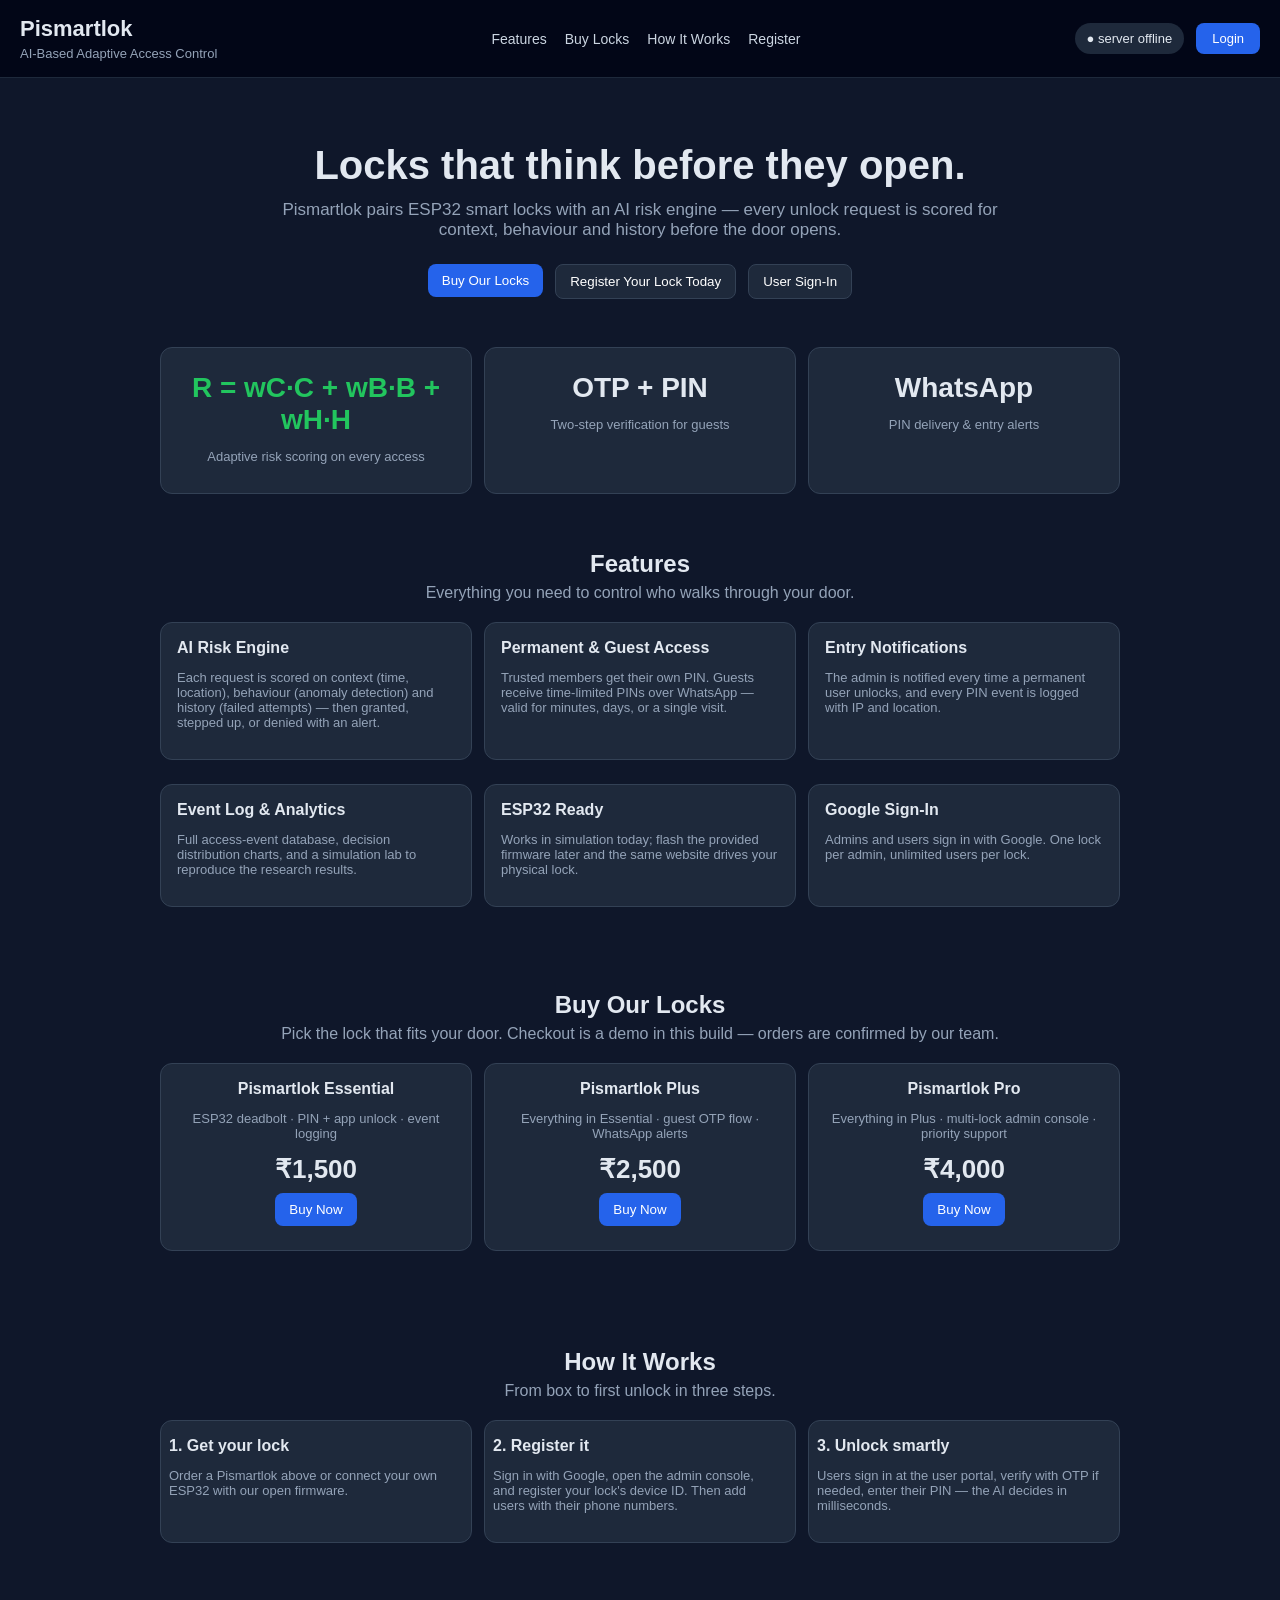
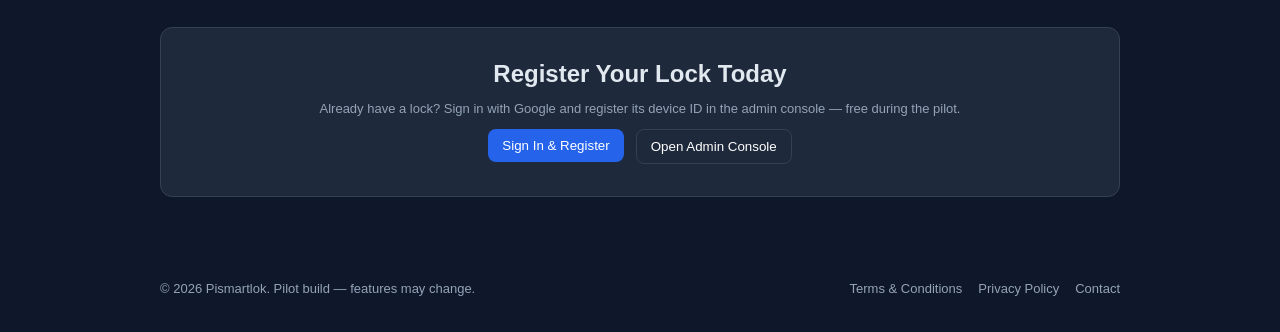
==== commit 6dcace02: "style: lower lock prices to 1500-4000 band" ====
--- a/public/index.html
+++ b/public/index.html
@@ -80,9 +80,9 @@
   <h2>Buy Our Locks</h2>
   <p class="lede">Pick the lock that fits your door. Checkout is a demo in this build — orders are confirmed by our team.</p>
   <div class="cards">
-    <div class="card" style="text-align:center"><h3>Pismartlok Essential</h3><p class="muted">ESP32 deadbolt · PIN + app unlock · event logging</p><div class="price">₹4,999</div><div class="row" style="justify-content:center"><button onclick="buyLock('Essential')">Buy Now</button></div></div>
-    <div class="card" style="text-align:center"><h3>Pismartlok Plus</h3><p class="muted">Everything in Essential · guest OTP flow · WhatsApp alerts</p><div class="price">₹7,499</div><div class="row" style="justify-content:center"><button onclick="buyLock('Plus')">Buy Now</button></div></div>
-    <div class="card" style="text-align:center"><h3>Pismartlok Pro</h3><p class="muted">Everything in Plus · multi-lock admin console · priority support</p><div class="price">₹11,999</div><div class="row" style="justify-content:center"><button onclick="buyLock('Pro')">Buy Now</button></div></div>
+    <div class="card" style="text-align:center"><h3>Pismartlok Essential</h3><p class="muted">ESP32 deadbolt · PIN + app unlock · event logging</p><div class="price">₹1,500</div><div class="row" style="justify-content:center"><button onclick="buyLock('Essential')">Buy Now</button></div></div>
+    <div class="card" style="text-align:center"><h3>Pismartlok Plus</h3><p class="muted">Everything in Essential · guest OTP flow · WhatsApp alerts</p><div class="price">₹2,500</div><div class="row" style="justify-content:center"><button onclick="buyLock('Plus')">Buy Now</button></div></div>
+    <div class="card" style="text-align:center"><h3>Pismartlok Pro</h3><p class="muted">Everything in Plus · multi-lock admin console · priority support</p><div class="price">₹4,000</div><div class="row" style="justify-content:center"><button onclick="buyLock('Pro')">Buy Now</button></div></div>
   </div>
   <p class="muted" id="buyMsg" style="text-align:center"></p>
 </div>
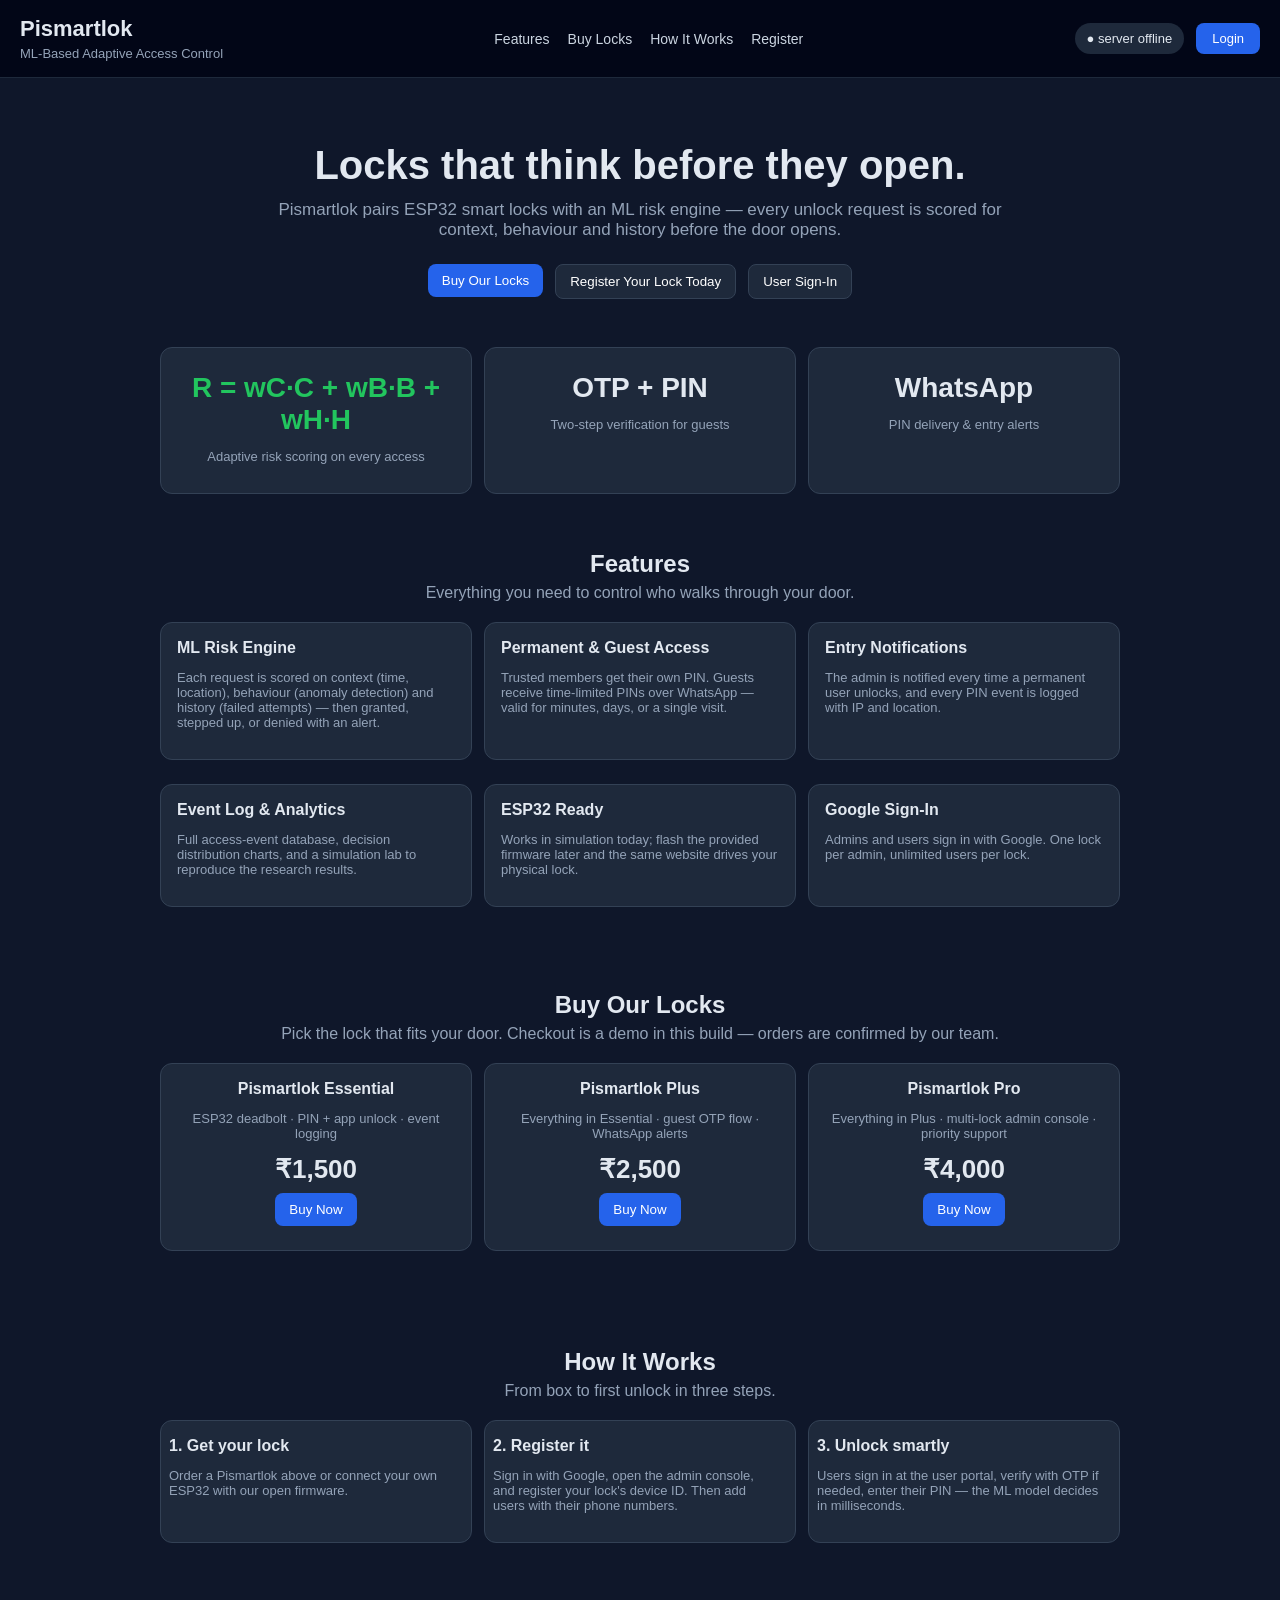
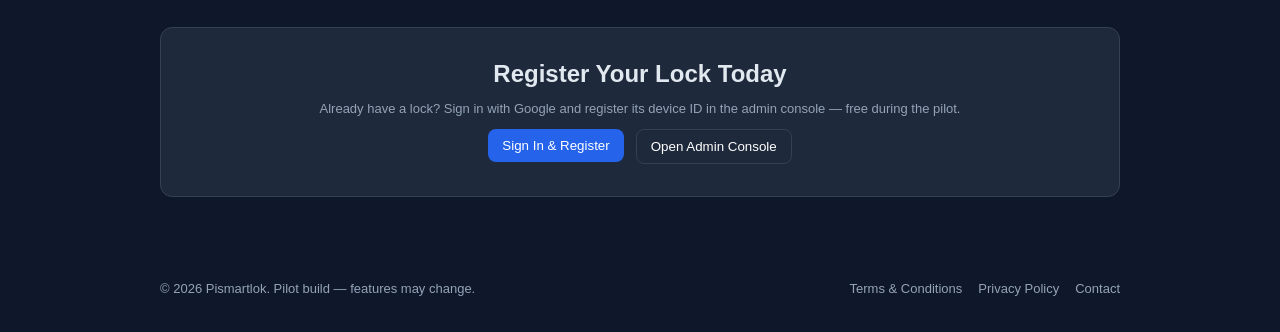
==== commit d7892267: "style: rebrand AI-based wording to ML-based across site" ====
--- a/public/index.html
+++ b/public/index.html
@@ -3,7 +3,7 @@
 <head>
 <meta charset="utf-8"/>
 <meta name="viewport" content="width=device-width,initial-scale=1"/>
-<title>Pismartlok — AI-Based Smart Door Locks</title>
+<title>Pismartlok — ML-Based Smart Door Locks</title>
 <link rel="stylesheet" href="style.css"/>
 <style>
 .landing-header{position:static}
@@ -34,7 +34,7 @@
 </head>
 <body>
 <header class="landing-header">
-  <div class="lbrand"><h1>Pismartlok</h1><p class="sub">AI-Based Adaptive Access Control</p></div>
+  <div class="lbrand"><h1>Pismartlok</h1><p class="sub">ML-Based Adaptive Access Control</p></div>
   <nav class="landing-nav" style="background:none;padding:0">
     <a href="#features">Features</a>
     <a href="#buy">Buy Locks</a>
@@ -49,7 +49,7 @@
 
 <div class="hero">
   <h2>Locks that think before they open.</h2>
-  <p>Pismartlok pairs ESP32 smart locks with an AI risk engine — every unlock request is scored for context, behaviour and history before the door opens.</p>
+  <p>Pismartlok pairs ESP32 smart locks with an ML risk engine — every unlock request is scored for context, behaviour and history before the door opens.</p>
   <div class="cta-row">
     <a href="#buy"><button>Buy Our Locks</button></a>
     <a href="#register"><button class="btn-secondary">Register Your Lock Today</button></a>
@@ -67,7 +67,7 @@
   <h2>Features</h2>
   <p class="lede">Everything you need to control who walks through your door.</p>
   <div class="cards">
-    <div class="card"><h3>AI Risk Engine</h3><p class="muted">Each request is scored on context (time, location), behaviour (anomaly detection) and history (failed attempts) — then granted, stepped up, or denied with an alert.</p></div>
+    <div class="card"><h3>ML Risk Engine</h3><p class="muted">Each request is scored on context (time, location), behaviour (anomaly detection) and history (failed attempts) — then granted, stepped up, or denied with an alert.</p></div>
     <div class="card"><h3>Permanent &amp; Guest Access</h3><p class="muted">Trusted members get their own PIN. Guests receive time-limited PINs over WhatsApp — valid for minutes, days, or a single visit.</p></div>
     <div class="card"><h3>Entry Notifications</h3><p class="muted">The admin is notified every time a permanent user unlocks, and every PIN event is logged with IP and location.</p></div>
     <div class="card"><h3>Event Log &amp; Analytics</h3><p class="muted">Full access-event database, decision distribution charts, and a simulation lab to reproduce the research results.</p></div>
@@ -93,7 +93,7 @@
   <div class="cards">
     <div class="card step-card"><h3>1. Get your lock</h3><p class="muted">Order a Pismartlok above or connect your own ESP32 with our open firmware.</p></div>
     <div class="card step-card"><h3>2. Register it</h3><p class="muted">Sign in with Google, open the admin console, and register your lock's device ID. Then add users with their phone numbers.</p></div>
-    <div class="card step-card"><h3>3. Unlock smartly</h3><p class="muted">Users sign in at the user portal, verify with OTP if needed, enter their PIN — the AI decides in milliseconds.</p></div>
+    <div class="card step-card"><h3>3. Unlock smartly</h3><p class="muted">Users sign in at the user portal, verify with OTP if needed, enter their PIN — the ML model decides in milliseconds.</p></div>
   </div>
 </div>
 
